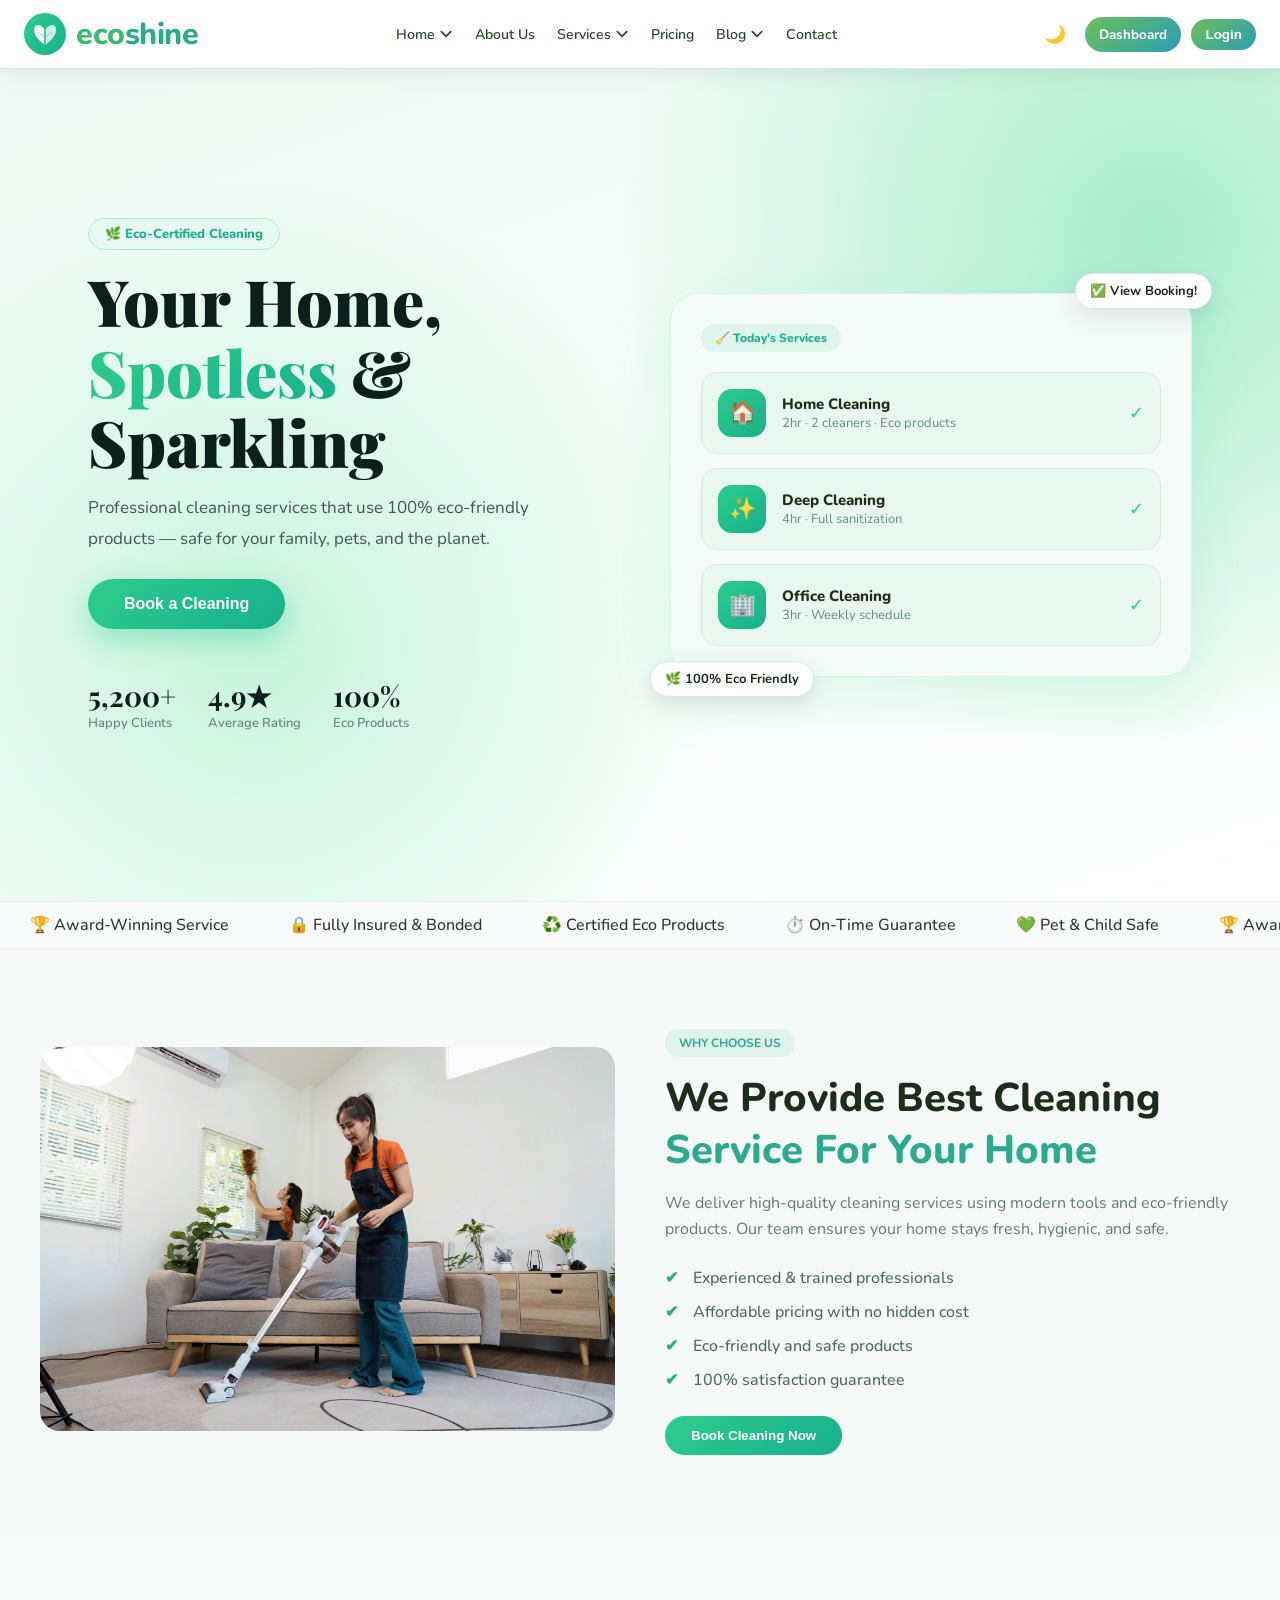
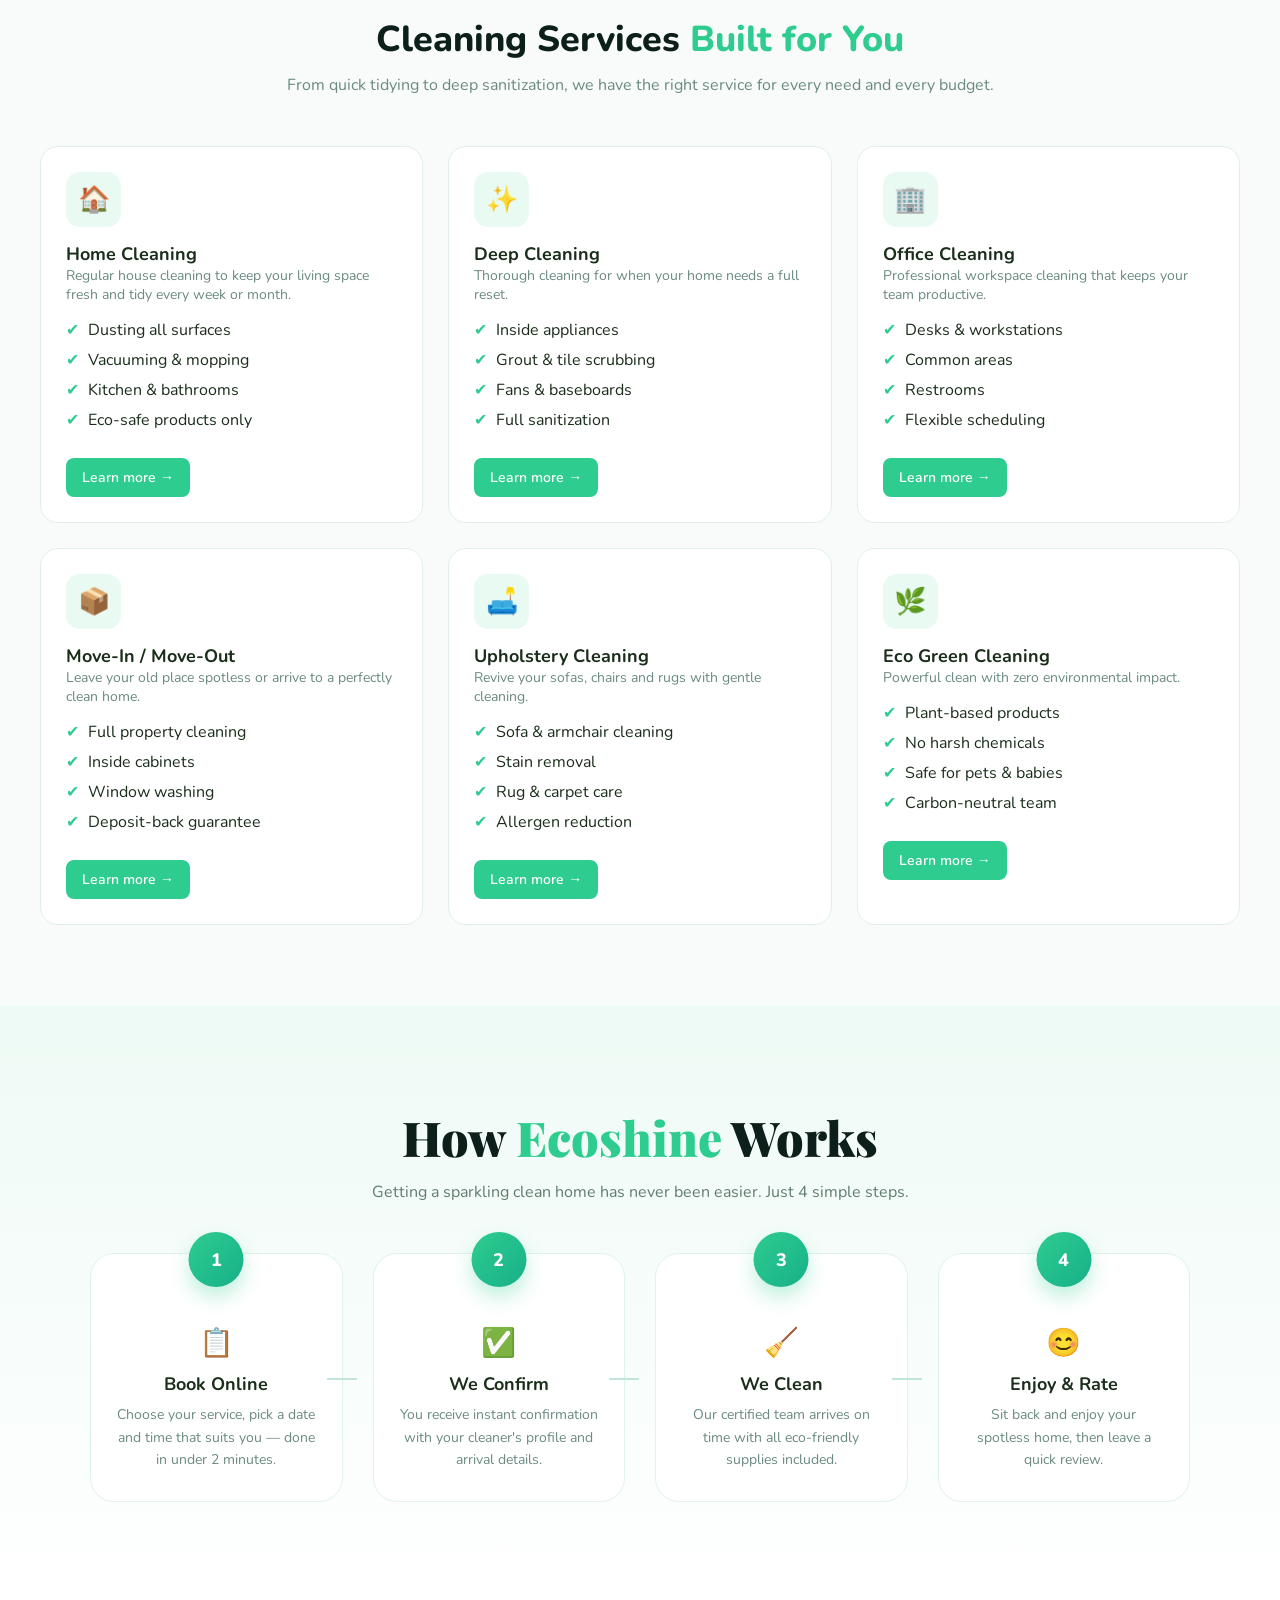
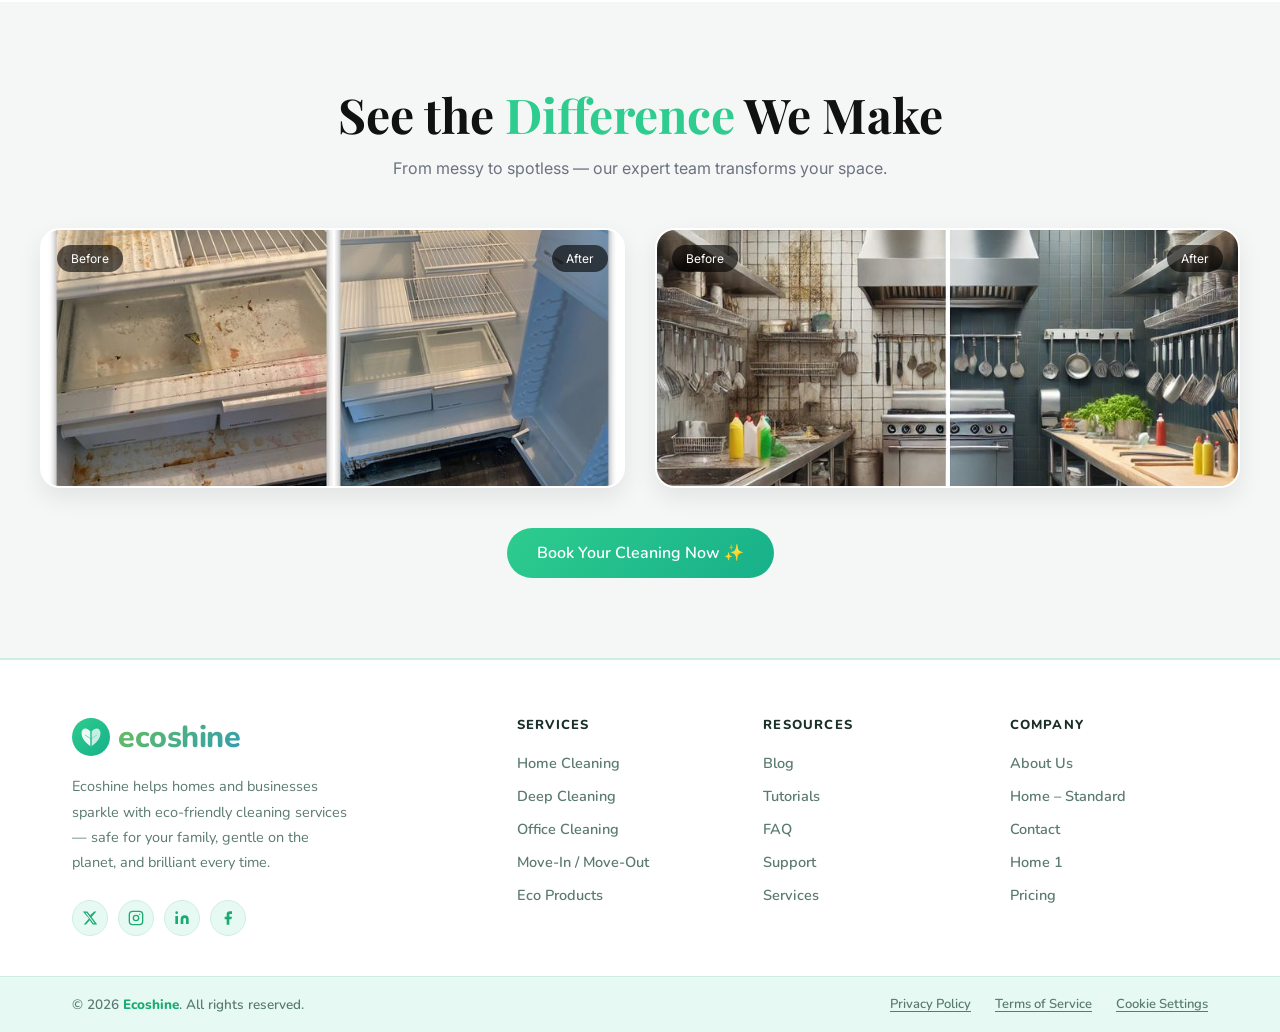
==== home-1/index.html @ ed551636 "first commit" ====
<!DOCTYPE html>
<html lang="en">
<head>
  <meta charset="UTF-8">
  <meta name="viewport" content="width=device-width, initial-scale=1.0">
  <title>Ecoshine Services</title>

  <link rel="stylesheet" href="../home-1/index.css">
   <link rel="stylesheet" href="../css/nav.css">
     <link rel="stylesheet" href="../css/footer.css">

 
   
 <link href="https://fonts.googleapis.com/css2?family=Playfair+Display:wght@700;900&family=Nunito:wght@400;700;800&display=swap" rel="stylesheet">
<link href="https://fonts.googleapis.com/css2?family=Playfair+Display:wght@600;700;800&display=swap" rel="stylesheet">
<link href="https://fonts.googleapis.com/css2?family=DM+Serif+Display&display=swap" rel="stylesheet">
<link href="https://fonts.googleapis.com/css2?family=Playfair+Display:wght@600;700&family=Inter:wght@400;500&display=swap" rel="stylesheet">

</head>
<body>


<header class="navbar">
  <div class="nav-container">

 
    <a class="logo" href="../home-1/index.html">
       <svg class="logo-icon" viewBox="0 0 42 42" fill="none" xmlns="http://www.w3.org/2000/svg">
     
      <circle cx="21" cy="21" r="21" fill="url(#navGrad)"/>

      
      <path d="M21 32 C21 32 10 25 10 17 C10 11 16 10 21 17 Z"
            fill="white" opacity="0.95"/>

     
      <path d="M21 32 C21 32 32 25 32 17 C32 11 26 10 21 17 Z"
            fill="white" opacity="0.78"/>

     
      <line x1="21" y1="32" x2="21" y2="17"
            stroke="url(#navGrad)" stroke-width="1.6" stroke-linecap="round"/>

      
      <line x1="21" y1="24" x2="14.5" y2="19.5"
            stroke="url(#navGrad)" stroke-width="1" stroke-linecap="round" opacity="0.55"/>

    
      <line x1="21" y1="24" x2="27.5" y2="19.5"
            stroke="url(#navGrad)" stroke-width="1" stroke-linecap="round" opacity="0.4"/>

      <defs>
        <linearGradient id="navGrad" x1="0" y1="0" x2="42" y2="42" gradientUnits="userSpaceOnUse">
          <stop offset="0%" stop-color="#2ecc8e"/>
          <stop offset="100%" stop-color="#17b08a"/>
        </linearGradient>
      </defs>
    </svg>
      <span class="logo-text"><span class="eco">eco</span><span class="nest">shine</span></span>
    </a>

   
    <ul class="nav-links">

      <li class="nav-item">
  <a href="../home-1/index.html" class="nav-link">
    Home
    <span class="arrow">
      <svg viewBox="0 0 12 12" fill="none">
        <path d="M2 4l4 4 4-4" stroke="currentColor" stroke-width="1.5" stroke-linecap="round" stroke-linejoin="round"/>
      </svg>
    </span>
  </a>

  <ul class="dropdown">
    <li><a href="../home2/Home.html">Home – Standard</a></li>
  
  </ul>
</li>

      <li class="nav-item"><a class="nav-link" href="../about us/about.html">About Us</a></li>

      <li class="nav-item">
  <a href="../services/services.html" class="nav-link">
    Services
    <span class="arrow">
      <svg viewBox="0 0 12 12" fill="none">
        <path d="M2 4l4 4 4-4" stroke="currentColor" stroke-width="1.5" stroke-linecap="round" stroke-linejoin="round"/>
      </svg>
    </span>
  </a>

  <ul class="dropdown">
 <li><a href="../service-details/service-details.html?service=regular">🏠 Regular</a></li>
<li><a href="../service-details/service-details.html?service=deep">✨ Deep Clean</a></li>
<li><a href="../service-details/service-details.html?service=move">📦 Move In/Out</a></li>
<li><a href="../service-details/service-details.html?service=office">🏢 Office</a></li>
<li><a href="../service-details/service-details.html?service=kitchen">🍳 Kitchen</a></li>
<li><a href="../service-details/service-details.html?service=carpet">🛋 Carpet</a></li>
<li><a href="../service-details/service-details.html?service=post">🔨 Post-Construction</a></li>
<li><a href="../service-details/service-details.html?service=air">🌬 Air Quality</a></li>
  </ul>
</li>

      <li class="nav-item"><a class="nav-link" href="../Pricing/Pricing.html">Pricing</a></li>

      <li class="nav-item">
  <a href="../Blog/Blog.html" class="nav-link">
    Blog
    <span class="arrow">
      <svg viewBox="0 0 12 12" fill="none">
        <path d="M2 4l4 4 4-4" stroke="currentColor" stroke-width="1.5" stroke-linecap="round" stroke-linejoin="round"/>
      </svg>
    </span>
  </a>

  <ul class="dropdown">
  <li><a href="../Blog-details/Blog-details.html?blog=eco">🏠 Eco Swaps</a></li>
<li><a href="../Blog-details/Blog-details.html?blog=diy">🍋 DIY Cleaners</a></li>
<li><a href="../Blog-details/Blog-details.html?blog=zero">♻️ Zero Waste</a></li>
<li><a href="../Blog-details/Blog-details.html?blog=pet">🐾 Pet Safe</a></li>
<li><a href="../Blog-details/Blog-details.html?blog=bcorp">🌱 B Corp</a></li>
<li><a href="../Blog-details/Blog-details.html?blog=water">💧 Water Wise</a></li>
<li><a href="../Blog-details/Blog-details.html?blog=air">🌸 Air Fresheners</a></li>
  </ul>
</li>
      <li class="nav-item"><a class="nav-link" href="../Contact/Contact.html">Contact</a></li>

    </ul>

    
    <div class="nav-actions">
      <button class="theme-toggle" id="themeToggle" aria-label="Toggle theme" title="Toggle dark/light mode">🌙</button>
      <a class="btn-dashboard" href="../dashboard/dashboard.html">Dashboard</a>
      <a href="../book-now/book-now.html">
  <button class="btn-booknow">Login</button>
</a>
      <button class="hamburger" id="hamburger" aria-label="Open menu">
        <span></span><span></span><span></span>
      </button>
    </div>

  </div>

 
 <div class="mobile-menu" id="mobileMenu">

<div class="mobile-group-label">
  <a href="../home-1/index.html">Home</a>
  <span onclick="toggleDropdown('homeMenu')">▾</span>
</div>

  <div id="homeMenu" style="display:none;">
    <a class="mobile-sub-link" href="../home2/Home.html">Home – Standard</a>
    </div>

  <div class="mobile-divider"></div>

  <a class="mobile-link" href="../about us/about.html">About Us</a>

 
<div class="mobile-group-label">
  <a href="../services/services.html">Services</a>
  <span onclick="toggleDropdown('servicesMenu')">▾</span>
</div>

  <div id="servicesMenu" style="display:none;">
    <a class="mobile-sub-link" href="../service-details/service-details.html?service=regular">Regular Cleaning</a>
    <a class="mobile-sub-link" href="../service-details/service-details.html?service=deep">Deep Cleaning</a>
    <a class="mobile-sub-link" href="../service-details/service-details.html?service=move">Move In/Out</a>
    <a class="mobile-sub-link" href="../service-details/service-details.html?service=office">Office Cleaning</a>
    <a class="mobile-sub-link" href="../service-details/service-details.html?service=bathroom">Bathroom Cleaning</a>
    <a class="mobile-sub-link" href="../service-details/service-details.html?service=kitchen">Kitchen Cleaning</a>
    <a class="mobile-sub-link" href="../service-details/service-details.html?service=carpet">Carpet Cleaning</a>
    <a class="mobile-sub-link" href="../service-details/service-details.html?service=post">Post Construction</a>
    <a class="mobile-sub-link" href="../service-details/service-details.html?service=air">Air Quality</a>
  </div>

  <div class="mobile-divider"></div>

  <a class="mobile-link" href="../Pricing/Pricing.html">Pricing</a>


<div class="mobile-group-label">
  <a href="../blog/blog.html">Blog</a>
  <span onclick="toggleDropdown('blogMenu')">▾</span>
</div>

  <div id="blogMenu" style="display:none;">
    <a class="mobile-sub-link" href="../Blog-details/Blog-details.html?blog=eco">Eco Swaps</a>
    <a class="mobile-sub-link" href="../Blog-details/Blog-details.html?blog=toxins">Hidden Toxins</a>
    <a class="mobile-sub-link" href="../Blog-details/Blog-details.html?blog=diy">DIY Cleaners</a>
    <a class="mobile-sub-link" href="../Blog-details/Blog-details.html?blog=zero">Zero Waste</a>
    <a class="mobile-sub-link" href="../Blog-details/Blog-details.html?blog=pet">Pet Safe</a>
    <a class="mobile-sub-link" href="../Blog-details/Blog-details.html?blog=bcorp">B Corp</a>
    <a class="mobile-sub-link" href="../Blog-details/Blog-details.html?blog=water">Water Wise</a>
    <a class="mobile-sub-link" href="../Blog-details/Blog-details.html?blog=air">Air Fresheners</a>
  </div>
  
  <div class="mobile-divider"></div>

  <a class="mobile-link" href="../Contact/Contact.html">Contact</a>

  <div class="mobile-actions">
    <a href="../book-now/book-now.html">
      <button class="btn-booknow">Login</button>
    </a>
    <a class="btn-dashboard" href="../dashboard/dashboard.html">Dashboard</a>
  </div>

</div>
</header>


   
<div class="hero-wrap">
  <section class="hero">
    <div class="hero-blob hero-blob-1"></div>
    <div class="hero-blob hero-blob-2"></div>

    <div class="hero-inner">
      <div class="hero-content">
        <div class="hero-badge">🌿 Eco-Certified Cleaning</div>
        <h1>Your Home, <span>Spotless</span> &amp; Sparkling</h1>
        <p>Professional cleaning services that use 100% eco-friendly products — safe for your family, pets, and the planet.</p>
        <div class="hero-ctas">
         <a href="../book-now/book-now.html">
  <button class="cta-primary">Book a Cleaning</button>
</a>
        </div>
        <div class="hero-stats">
          <div class="stat"><div class="stat-num">5,200+</div><div class="stat-label">Happy Clients</div></div>
          <div class="stat"><div class="stat-num">4.9★</div><div class="stat-label">Average Rating</div></div>
          <div class="stat"><div class="stat-num">100%</div><div class="stat-label">Eco Products</div></div>
        </div>
      </div>

      <div class="hero-visual">
        <div class="float-badge float-badge-1">✅ View Booking!</div>
        <div class="hero-card-main">
          <div class="card-tag">🧹 Today's Services</div>
          <div class="service-preview">
            <div class="service-row">
              <div class="s-icon">🏠</div>
              <div class="s-info"><div class="s-name">Home Cleaning</div><div class="s-desc">2hr · 2 cleaners · Eco products</div></div>
              <div class="s-check">✓</div>
            </div>
            <div class="service-row">
              <div class="s-icon">✨</div>
              <div class="s-info"><div class="s-name">Deep Cleaning</div><div class="s-desc">4hr · Full sanitization</div></div>
              <div class="s-check">✓</div>
            </div>
            <div class="service-row">
              <div class="s-icon">🏢</div>
              <div class="s-info"><div class="s-name">Office Cleaning</div><div class="s-desc">3hr · Weekly schedule</div></div>
              <div class="s-check">✓</div>
            </div>
          </div>
        </div>
        <div class="float-badge float-badge-2">🌿 100% Eco Friendly</div>
      </div>
    </div>
  </section>
</div>



<div class="trust-strip">
  <div class="trust-track">

    <div class="trust-item">🏆 Award-Winning Service</div>
    <div class="trust-item">🔒 Fully Insured & Bonded</div>
    <div class="trust-item">♻️ Certified Eco Products</div>
    <div class="trust-item">⏱️ On-Time Guarantee</div>
    <div class="trust-item">💚 Pet & Child Safe</div>

    
    <div class="trust-item">🏆 Award-Winning Service</div>
    <div class="trust-item">🔒 Fully Insured & Bonded</div>
    <div class="trust-item">♻️ Certified Eco Products</div>
    <div class="trust-item">⏱️ On-Time Guarantee</div>
    <div class="trust-item">💚 Pet & Child Safe</div>

  </div>
</div>





<section class="why-section">
  <div class="why-container">

    
    <div class="why-image reveal-left">
      <img src="../images/your-image.jpg" alt="Cleaning Service">
    </div>

    
    <div class="why-content reveal-right">
      <div class="why-tag">WHY CHOOSE US</div>

      <h2 class="why-title">
        We Provide Best Cleaning <br>
        <span>Service For Your Home</span>
      </h2>

      <p class="why-desc">
        We deliver high-quality cleaning services using modern tools and eco-friendly products.
        Our team ensures your home stays fresh, hygienic, and safe.
      </p>

      <ul class="why-list">
        <li>Experienced & trained professionals</li>
        <li>Affordable pricing with no hidden cost</li>
        <li>Eco-friendly and safe products</li>
        <li>100% satisfaction guarantee</li>
      </ul>

      <a href="../book-now/book-now.html">
  <button class="why-btn">Book Cleaning Now</button>
</a>
    </div>

  </div>
</section>


<section class="services" id="services">

  <div class="container">

    <div class="header">
      <h2>Cleaning Services <span>Built for You</span></h2>
      <p>From quick tidying to deep sanitization, we have the right service for every need and every budget.</p>
     
    </div>

    <div class="grid">

     
      <div class="card">
        <div class="icon">🏠</div>
        <h3>Home Cleaning</h3>
        <p>Regular house cleaning to keep your living space fresh and tidy every week or month.</p>
        <ul>
          <li>Dusting all surfaces</li>
          <li>Vacuuming & mopping</li>
          <li>Kitchen & bathrooms</li>
          <li>Eco-safe products only</li>
        </ul>
        <a href="../service-details/service-details.html?service=regular">Learn more →</a>
      </div>

      <div class="card">
        <div class="icon">✨</div>
        <h3>Deep Cleaning</h3>
        <p>Thorough cleaning for when your home needs a full reset.</p>
        <ul>
          <li>Inside appliances</li>
          <li>Grout & tile scrubbing</li>
          <li>Fans & baseboards</li>
          <li>Full sanitization</li>
        </ul>
        <a href="../service-details/service-details.html?service=deep">Learn more →</a>
      </div>

      <div class="card">
        <div class="icon">🏢</div>
        <h3>Office Cleaning</h3>
        <p>Professional workspace cleaning that keeps your team productive.</p>
        <ul>
          <li>Desks & workstations</li>
          <li>Common areas</li>
          <li>Restrooms</li>
          <li>Flexible scheduling</li>
        </ul>
         <a href="../service-details/service-details.html?service=office">Learn more →</a>
      </div>

      <div class="card">
        <div class="icon">📦</div>
        <h3>Move-In / Move-Out</h3>
        <p>Leave your old place spotless or arrive to a perfectly clean home.</p>
        <ul>
          <li>Full property cleaning</li>
          <li>Inside cabinets</li>
          <li>Window washing</li>
          <li>Deposit-back guarantee</li>
        </ul>
        <a href="../service-details/service-details.html?service=move">Learn more →</a>
      </div>

      <div class="card">
        <div class="icon">🛋️</div>
        <h3>Upholstery Cleaning</h3>
        <p>Revive your sofas, chairs and rugs with gentle cleaning.</p>
        <ul>
          <li>Sofa & armchair cleaning</li>
          <li>Stain removal</li>
          <li>Rug & carpet care</li>
          <li>Allergen reduction</li>
        </ul>
        <a href="../service-details/service-details.html?service=post">Learn more →</a>
      </div>

      <div class="card">
        <div class="icon">🌿</div>
        <h3>Eco Green Cleaning</h3>
        <p>Powerful clean with zero environmental impact.</p>
        <ul>
          <li>Plant-based products</li>
          <li>No harsh chemicals</li>
          <li>Safe for pets & babies</li>
          <li>Carbon-neutral team</li>
        </ul>
       <a href="../service-details/service-details.html?service=air">Learn more →</a>
      </div>

    </div>

  </div>
</section>






<div class="how-section">
  <div class="how-inner reveal">
    
    <h2 class="section-title">How <span>Ecoshine</span> Works</h2>
    <p class="section-sub">Getting a sparkling clean home has never been easier. Just 4 simple steps.</p>
    <div class="steps">
      <div class="step">
        <div class="step-num">1</div>
        <div class="step-icon">📋</div>
        <h3>Book Online</h3>
        <p>Choose your service, pick a date and time that suits you — done in under 2 minutes.</p>
        <div class="step-connector"></div>
      </div>
      <div class="step">
        <div class="step-num">2</div>
        <div class="step-icon">✅</div>
        <h3>We Confirm</h3>
        <p>You receive instant confirmation with your cleaner's profile and arrival details.</p>
        <div class="step-connector"></div>
      </div>
      <div class="step">
        <div class="step-num">3</div>
        <div class="step-icon">🧹</div>
        <h3>We Clean</h3>
        <p>Our certified team arrives on time with all eco-friendly supplies included.</p>
        <div class="step-connector"></div>
      </div>
      <div class="step">
        <div class="step-num">4</div>
        <div class="step-icon">😊</div>
        <h3>Enjoy & Rate</h3>
        <p>Sit back and enjoy your spotless home, then leave a quick review.</p>
      </div>
    </div>
  </div>
</div>




<section class="ba-section">

  <div class="ba-container">

    <h2 class="ba-title">
      See the <span>Difference</span> We Make
    </h2>

    <p class="ba-sub">
      From messy to spotless — our expert team transforms your space.
    </p>

   <div class="ba-grid">

  
  <div class="ba-card">
    <img src="../images/before1.jpg" class="ba-img">

    <span class="ba-label before-label">Before</span>
    <span class="ba-label after-label">After</span>
  </div>


  <div class="ba-card">
    <img src="../images/before2.jpg" class="ba-img">

    <span class="ba-label before-label">Before</span>
    <span class="ba-label after-label">After</span>
  </div>

</div>

    <a href="../book-now/book-now.html" class="ba-btn">Book Your Cleaning Now ✨</a>

  </div>

</section>




<footer>
  <div class="footer-main">


    <div class="footer-brand">
      <a href="../home-1/index.html" class="logo">
        <div class="logo-icon">
          <svg width="40" height="40" viewBox="0 0 40 40" fill="none" xmlns="http://www.w3.org/2000/svg">
            <circle cx="20" cy="20" r="20" fill="url(#lg1)"/>
            <!-- Big leaf left -->
            <path d="M20 30 C20 30 10 24 10 16 C10 10 16 9 20 15 C20 15 20 15 20 30Z" fill="white" opacity="0.92"/>
            <!-- Big leaf right -->
            <path d="M20 30 C20 30 30 24 30 16 C30 10 24 9 20 15 C20 15 20 15 20 30Z" fill="white" opacity="0.75"/>
            <!-- Center stem -->
            <line x1="20" y1="30" x2="20" y2="15" stroke="url(#lg1)" stroke-width="1.5" stroke-linecap="round"/>
            <!-- Left vein -->
            <line x1="20" y1="22" x2="14" y2="18" stroke="url(#lg1)" stroke-width="1" stroke-linecap="round" opacity="0.6"/>
            <!-- Right vein -->
            <line x1="20" y1="22" x2="26" y2="18" stroke="url(#lg1)" stroke-width="1" stroke-linecap="round" opacity="0.4"/>
            <defs>
              <linearGradient id="lg1" x1="0" y1="0" x2="40" y2="40" gradientUnits="userSpaceOnUse">
                <stop offset="0%" stop-color="#2ecc8e"/>
                <stop offset="100%" stop-color="#17b08a"/>
              </linearGradient>
            </defs>
          </svg>
        </div>
        <span class="logo-text">ecoshine</span>
      </a>
      <p>Ecoshine helps homes and businesses sparkle with eco-friendly cleaning services — safe for your family, gentle on the planet, and brilliant every time.</p>
      <div class="social-links">
        <a href="#" title="X / Twitter">
          <svg width="16" height="16" viewBox="0 0 24 24" fill="currentColor">
            <path d="M18.244 2.25h3.308l-7.227 8.26 8.502 11.24H16.17l-4.714-6.231-5.401 6.231H2.744l7.73-8.835L1.254 2.25H8.08l4.253 5.622 5.911-5.622Zm-1.161 17.52h1.833L7.084 4.126H5.117Z"/>
          </svg>
        </a>
        <a href="#" title="Instagram">
          <svg width="16" height="16" viewBox="0 0 24 24" fill="none" stroke="currentColor" stroke-width="2" stroke-linecap="round" stroke-linejoin="round">
            <rect x="2" y="2" width="20" height="20" rx="5" ry="5"/>
            <circle cx="12" cy="12" r="4"/>
            <circle cx="17.5" cy="6.5" r="1" fill="currentColor" stroke="none"/>
          </svg>
        </a>
        <a href="#" title="LinkedIn">
          <svg width="16" height="16" viewBox="0 0 24 24" fill="currentColor">
            <path d="M16 8a6 6 0 0 1 6 6v7h-4v-7a2 2 0 0 0-2-2 2 2 0 0 0-2 2v7h-4v-7a6 6 0 0 1 6-6zM2 9h4v12H2z"/>
            <circle cx="4" cy="4" r="2"/>
          </svg>
        </a>
        <a href="#" title="Facebook">
          <svg width="16" height="16" viewBox="0 0 24 24" fill="currentColor">
            <path d="M18 2h-3a5 5 0 0 0-5 5v3H7v4h3v8h4v-8h3l1-4h-4V7a1 1 0 0 1 1-1h3z"/>
          </svg>
        </a>
      </div>
    </div>

  
     <div class="footer-col">
      <h4>Services</h4>
      <ul>
        <li><a href="../service-details/service-details.html?service=regular">Home Cleaning</a></li>
        <li><a href="../service-details/service-details.html?service=deep">Deep Cleaning</a></li>
        <li><a href="../service-details/service-details.html?service=office">Office Cleaning</a></li>
        <li><a href="../service-details/service-details.html?service=move">Move-In / Move-Out</a></li>
        <li><a href="../service-details/service-details.html?service=air">Eco Products</a></li>
      </ul>
    </div>

    
    <div class="footer-col">
  <h4>Resources</h4>
  <ul>
    <li><a href="../Blog/Blog.html">Blog</a></li>
    <li><a href="../book-now/book-now.html">Tutorials</a></li>
    <li><a href="../Contact/Contact.html#faq">FAQ</a></li>
    <li><a href="../book-now/book-now.html">Support</a></li>
    <li><a href="../services/services.html">Services</a></li> 
  </ul>
</div>

    
    <div class="footer-col">
      <h4>Company</h4>
      <ul>
        <li><a href="../about us/about.html">About Us</a></li>
        <li><a href="../home2/Home.html">Home – Standard</a></li>
        <li><a href="../Contact/Contact.html">Contact</a></li>
        <li><a href="../home-1/index.html">Home 1</a></li>
        <li><a href="../Pricing/Pricing.html">Pricing</a></li>
      </ul>
    </div>

  </div>


  <div class="footer-bottom">
    <div class="footer-bottom-inner">
      <p>© 2026 <span>Ecoshine</span>. All rights reserved.</p>
     
      <div class="footer-bottom-links">
        <a href="#">Privacy Policy</a>
        <a href="#">Terms of Service</a>
        <a href="#">Cookie Settings</a>
      </div>
    </div>
  </div>
</footer>
<script src="../home-1/index.js"></script>

<script src="../js/nav.js"></script>
<script src="../js/footer.js"></script>
</body>
</html>
---- home-1/index.css ----
body {
  font-family: 'Inter', sans-serif;
}


.hero {
  min-height: calc(100vh - 68px); 
  padding-top: 0;                 
  display: flex;
  align-items: center;
  position: relative;
  overflow: hidden;

  background: radial-gradient(circle at 20% 70%, #c8f5df 0%, transparent 40%),
              radial-gradient(circle at 90% 20%, #a8edcd 0%, transparent 40%),
              linear-gradient(160deg, #eefaf5 0%, #ffffff 100%);
}


.hero-inner {
 padding: 20px 48px 40px; 
   max-width: 1200px;
  margin: 0 auto;
  padding: 80px 48px;
  display: grid;
  grid-template-columns: 1fr 1fr;
  gap: 60px;
  align-items: center;
}
.hero-content {
  margin-top: -20px;
}

.hero-content,
.hero-visual {
  opacity: 0;
  transform: translateY(40px);
  transition: all 0.8s cubic-bezier(0.16, 1, 0.3, 1);
}

.hero-content.show,
.hero-visual.show {
  opacity: 1;
  transform: translateY(0);
}

.hero-badge {
  display: inline-flex;
  align-items: center;
  gap: 8px;
  background: #e6faf3;
  border: 1px solid #a8edcd;
  color: #17b08a;
  font-size: 13px;
  font-weight: 800;
  padding: 6px 16px;
  border-radius: 50px;
margin-bottom: 16px; }


.hero h1 {
  font-family: 'Playfair Display', serif;
  font-size: clamp(42px, 5vw, 68px);
  font-weight: 900;
  line-height: 1.1;
  color: #0d1f1a;
margin-bottom: 16px;
}


.hero h1 span {
   background: linear-gradient(135deg, #2ecc8e, #17b08a);
  background-clip: text;              
  -webkit-background-clip: text;     
  color: transparent;                 
  -webkit-text-fill-color: transparent;
}


.hero p {
  font-size: 17px;
  color: #3a5a52;
  line-height: 1.8;
  margin-bottom: 24px;
  max-width: 480px;
}


.hero-ctas {
  display: flex;
  gap: 16px;
  align-items: center;
}

.cta-primary {
  padding: 16px 36px;
  border-radius: 50px;
  border: none;
  background: linear-gradient(135deg, #2ecc8e, #17b08a);
  color: white;
  font-weight: 800;
  font-size: 16px;
  cursor: pointer;
  box-shadow: 0 10px 30px rgba(46,204,142,0.45);
  transition: all 0.3s ease;
}

.cta-primary:hover {
  transform: translateY(-3px) scale(1.02);
  box-shadow: 0 16px 40px rgba(46,204,142,0.5);
}

.cta-secondary {
  font-weight: 700;
  font-size: 15px;
  color: #3a5a52;
  cursor: pointer;
  background: none;
  border: none;
}

.cta-secondary:hover {
  color: #17b08a;
}


.hero-stats {
  display: flex;
  gap: 32px;
  margin-top: 48px;
}

.stat-num {
  font-family: 'Playfair Display', serif;
  font-size: 28px;
  font-weight: 700;
  color: #0d1f1a;
}

.stat-label {
  font-size: 13px;
  color: #6a8a82;
  font-weight: 600;
}


.hero-visual {
  position: relative;
}


.hero-card-main {
  background: #f4fbf8;
  border-radius: 28px;
  padding: 30px;
  box-shadow: 0 20px 60px rgba(46,204,142,0.15);
  border: 1px solid #d7f3e8;
}


.card-tag {
  display: inline-block;
  background: #dff5ec;
  color: #17b08a;
  font-size: 12px;
  font-weight: 800;
  padding: 6px 14px;
  border-radius: 50px;
  margin-bottom: 20px;
}


.service-preview {
  display: flex;
  flex-direction: column;
  gap: 14px;
}


.service-row {
  display: flex;
  align-items: center;
  gap: 16px;
  padding: 16px;
  border-radius: 16px;
  background: #e9f7f1;
  border: 1px solid #d0ede4;
  transition: all 0.25s ease;
}

.service-row:hover {
  transform: scale(1.02);
  background: #dff5ec;
}


.s-icon {
  width: 48px;
  height: 48px;
  border-radius: 14px;
  background: linear-gradient(135deg, #2ecc8e, #17b08a);
  display: flex;
  align-items: center;
  justify-content: center;
  font-size: 22px;
  color: white;
}


.s-name {
  font-weight: 800;
  font-size: 15px;
}

.s-desc {
  font-size: 13px;
  color: #6a8a82;
}


.s-check {
  margin-left: auto;
  color: #2ecc8e;
  font-size: 18px;
}


.float-badge {
  position: absolute;
  background: white;
  border-radius: 16px;
  padding: 12px 18px;
  box-shadow: 0 8px 24px rgba(0,0,0,0.1);
  border: 1px solid #d0ede4;
  font-weight: 700;
}

.float-badge-1 {
  top: -20px;
  right: -20px;
}

.float-badge-2 {
  bottom: -20px;
  left: -20px;
}


@media(max-width:900px) {
  .hero-inner {
    grid-template-columns: 1fr;
  }
}



.badge {
  opacity: 0;
  transition: transform 0.8s ease, opacity 0.8s ease;
}


.badge.booking {
  transform: translateY(-80px); 
}

.badge.booking.show {
  opacity: 1;
  transform: translateY(0);
}


.badge.eco {
  transform: translateY(80px);
}

.badge.eco.show {
  opacity: 1;
  transform: translateY(0);
}



.float-badge {
  padding: 8px 14px !important;
  font-size: 13px !important;
  border-radius: 30px;
}


.float-badge-1 {
  animation: badgeDownUp 4s ease-in-out infinite;
}


.float-badge-2 {
  animation: badgeUpDown 4.5s ease-in-out infinite;
  animation-delay: 0.5s;
}

@keyframes badgeDownUp {
  0%   { transform: translateY(-12px); }
  50%  { transform: translateY(12px); }
  100% { transform: translateY(-12px); }
}

@keyframes badgeUpDown {
  0%   { transform: translateY(12px); }
  50%  { transform: translateY(-12px); }
  100% { transform: translateY(12px); }
}




[data-theme="dark"] .hero {
  background: radial-gradient(circle at 20% 70%, #1f3a2f 0%, transparent 40%),
              radial-gradient(circle at 90% 20%, #17352a 0%, transparent 40%),
              linear-gradient(160deg, #0f1a14 0%, #0b1410 100%);
}

[data-theme="dark"] .hero h1 {
  color: #e8f5ee;
}

[data-theme="dark"] .hero p {
  color: #9fc5b3;
}

[data-theme="dark"] .hero-card-main {
  background: #16241c;
  border: 1px solid #2a3d2d;
  box-shadow: 0 20px 60px rgba(0,0,0,0.4);
}

[data-theme="dark"] .service-row {
  background: #1b2c22;
  border: 1px solid #2a3d2d;
}

[data-theme="dark"] .service-row:hover {
  background: #21352a;
}

[data-theme="dark"] .s-desc {
  color: #8fb3a3;
}

[data-theme="dark"] .stat-label {
  color: #7aa697;
}

[data-theme="dark"] .float-badge {
  background: #16241c;
  border: 1px solid #2a3d2d;
  color: #d7f3e8;
  box-shadow: 0 8px 24px rgba(0,0,0,0.4);
}

[data-theme="dark"] .hero-badge {
  background: #1b2c22;
  border: 1px solid #2a3d2d;
  color: #33ccaa;
}


[data-theme="dark"] .stat-num {
  color: #ffffff;
}

[data-theme="dark"] .stat-label {
  color: #a8cfc0; 
}





.trust-strip {
  width: 100%;
  overflow: hidden;
  background: #f9fafb;
  padding: 12px 0;
  border-top: 1px solid #eee;
  border-bottom: 1px solid #eee;
}

.trust-track {
  display: flex;
  width: max-content;
  animation: scroll-left 25s linear infinite;
}

.trust-item {
  flex: 0 0 auto;
  margin: 0 30px;
  font-size: 16px;
  font-weight: 500;
  color: #333;
  white-space: nowrap;
  display: flex;
  align-items: center;
  gap: 8px;
}


@keyframes scroll-left {
  0% {
    transform: translateX(0);
  }
  100% {
    transform: translateX(-50%);
  }
}


.trust-strip:hover .trust-track {
  animation-play-state: paused;
}


@media (max-width: 1024px) {
  .trust-item {
    font-size: 14px;
    margin: 0 20px;
  }

  .trust-track {
    animation-duration: 20s;
  }
}


@media (max-width: 600px) {
  .trust-item {
    font-size: 13px;
    margin: 0 15px;
  }

  .trust-track {
    animation-duration: 18s;
  }
}


body.dark-mode .trust-strip {
  background: #111;
  border-top: 1px solid #222;
  border-bottom: 1px solid #222;
}

body.dark-mode .trust-item {
  color: #eee;
}




.trust-strip {
  background: #f9fafb;
  border-top: 1px solid #eee;
  border-bottom: 1px solid #eee;
}

.trust-item {
  color: #333;
}

[data-theme="dark"] .trust-strip {
  background: #111c14;
  border-top: 1px solid #2a3d2d;
  border-bottom: 1px solid #2a3d2d;
}

[data-theme="dark"] .trust-item {
  color: #e8f5ee;
}





.why-section {
  padding: 80px 20px;
  background: #f5faf8;
}

.why-container {
  max-width: 1200px;
  margin: auto;
  display: grid;
  grid-template-columns: 1fr 1fr;
  gap: 50px;
  align-items: center;
}


.why-image img {
  width: 100%;
  border-radius: 20px;
  object-fit: cover;
}


.why-tag {
  display: inline-block;
  background: #dff3ec;
  color: #2aab8e;
  padding: 6px 14px;
  border-radius: 100px;
  font-size: 0.75rem;
  font-weight: 700;
  margin-bottom: 15px;
}

.why-title {
  font-size: 2.5rem;
  font-weight: 800;
  line-height: 1.3;
  margin-bottom: 15px;
}

.why-title span {
  color: #2aab8e;
}

.why-desc {
  color: #5f7c70;
  margin-bottom: 25px;
  line-height: 1.6;
}


.why-list {
  list-style: none;
  padding: 0;
  margin-bottom: 25px;
}

.why-list li {
  margin-bottom: 12px;
  padding-left: 28px;
  position: relative;
  color: #4a6a5f;
  font-weight: 500;
}


.why-list li::before {
  content: "✔";
  position: absolute;
  left: 0;
  color: #2aab8e;
  font-weight: bold;
}


.why-btn {
  background: linear-gradient(135deg, #2ecc8e, #17b08a);
  color: #fff;
  border: none;
  padding: 12px 26px;
  border-radius: 100px;
  font-weight: 700;
  cursor: pointer;
  transition: 0.3s ease;
}

.why-btn:hover {
  transform: translateY(-2px);
  box-shadow: 0 8px 20px rgba(0,0,0,0.15);
}


@media (max-width: 1024px) {
  .why-container {
    grid-template-columns: 1fr;
    gap: 40px;
  }

  .why-title {
    font-size: 2rem;
  }
}

@media (max-width: 600px) {
  .why-section {
    padding: 60px 15px;
  }

  .why-title {
    font-size: 1.7rem;
  }
}


[data-theme="dark"] .why-section {
  background: #111c14;
}

[data-theme="dark"] .why-desc {
  color: #7ab890;
}

[data-theme="dark"] .why-list li {
  color: #9ccbb0;
}

[data-theme="dark"] .why-image img {
  filter: brightness(0.9);
}





.services {
  padding: 80px 20px;
  background: #f8fbfa;
}

.services .container {
  max-width: 1200px;
  margin: auto;
}


.services .header {
  text-align: center;
  margin-bottom: 50px;
}

.services .header h2 {
  font-size: 36px;
  font-weight: 800;
  color: #0d1f1a;
}

.services .header span {
  color: #2ecc8e;
}

.services .header p {
  color: #6a8a82;
  margin-top: 10px;
}


.services .grid {
  display: grid;
  grid-template-columns: repeat(3, 1fr);
  gap: 25px;
}


.services .card {
  background: #ffffff;
  border: 1px solid #e2efe9;
  border-radius: 18px;
  padding: 25px;
  transition: all 0.35s ease;
  position: relative;
  overflow: hidden;
}


.services .icon {
  width: 55px;
  height: 55px;
  border-radius: 14px;
  background: rgba(46,204,142,0.1);
  display: flex;
  align-items: center;
  justify-content: center;
  font-size: 26px;
  color: #2ecc8e;
  margin-bottom: 15px;
}


.services .card h3 {
  font-size: 18px;
  font-weight: 700;
}

.services .card p {
  font-size: 14px;
  color: #6a8a82;
}


.services .card ul {
  list-style: none;
  padding: 0;
  margin: 15px 0;
}

.services .card ul li {
  margin-bottom: 8px;
  padding-left: 22px;
  position: relative;
}

.services .card ul li::before {
  content: "✔";
  position: absolute;
  left: 0;
  color: #2ecc8e;
}


.services .card a {
  color: #2ecc8e;
  text-decoration: none;
  font-weight: 600;
}


.services .card:hover {
  transform: translateY(-10px) scale(1.02);
  border-color: #2ecc8e;
  box-shadow: 0 15px 40px rgba(46,204,142,0.2);
}


.services .card::after {
  content: "";
  position: absolute;
  inset: 0;
  border-radius: 18px;
  border: 2px solid transparent;
  transition: 0.3s;
}

.services .card:hover::after {
  border-color: #2ecc8e;
}



.services .card {
  opacity: 0;
  transform: translateY(40px);
}

.services .card.show {
  opacity: 1;
  transform: translateY(0);
  transition: 0.6s ease;
}



@media (max-width: 992px) {
  .services .grid {
    grid-template-columns: repeat(2, 1fr);
  }
}

@media (max-width: 600px) {
  .services .grid {
    grid-template-columns: 1fr;
  }

  .services .header h2 {
    font-size: 26px;
  }
}


[data-theme="dark"] .services {
  background: #111c14;
}

[data-theme="dark"] .services .card {
  background: #16241c;
  border: 1px solid #2a3d2d;
}

[data-theme="dark"] .services .card p {
  color: #8fb3a3;
}

[data-theme="dark"] .services .header h2 {
  color: #e8f5ee;
}


body.dark .services,
body.dark-mode .services {
  background: #111c14;
}

body.dark .services .card,
body.dark-mode .services .card {
  background: #16241c;
  border: 1px solid #2a3d2d;
}

body.dark .services .card p,
body.dark-mode .services .card p {
  color: #8fb3a3;
}

body.dark .services .header h2,
body.dark-mode .services .header h2 {
  color: #e8f5ee;
}





.how-section {
  padding: 100px 20px;
  background: linear-gradient(180deg, #eefaf5 0%, #ffffff 100%);
}

.how-inner {
  text-align: center;
  max-width: 1100px;
  margin: 0 auto;
}


.section-tag {
   display: inline-block;
  background: #e6faf3;
  color: #17b08a;
  padding: 6px 16px;
  border-radius: 50px;
  font-size: 13px;
  font-weight: 700;
  margin-bottom: 14px;
}

.section-title {
  font-family: 'Playfair Display', serif;
  font-size: 48px;
  font-weight: 900;
  margin-bottom: 12px;
  color: #0d1f1a;
}

.section-title span {
  color: #2ecc8e;
}

.section-sub {
 font-size: 16px;
  color: #5f7c70;
  max-width: 600px;
  margin: 0 auto 50px auto; 
}


.steps {
  display: grid;
  grid-template-columns: repeat(4, 1fr);
  gap: 30px;
  position: relative;
}


.step {
  background: #ffffff;
  border: 1px solid #dff3ec;
  border-radius: 24px;
  padding: 50px 25px 30px;
  text-align: center;
  position: relative;
  transition: all 0.35s ease;
}


.step-num {
  position: absolute;
  top: -22px;
  left: 50%;
  transform: translateX(-50%);
  width: 55px;
  height: 55px;
  background: linear-gradient(135deg, #2ecc8e, #17b08a);
  color: #fff;
  font-weight: 800;
  font-size: 18px;
  border-radius: 50%;
  display: flex;
  align-items: center;
  justify-content: center;
  box-shadow: 0 10px 20px rgba(46,204,142,0.3);
}


.step-icon {
  font-size: 28px;
  margin: 20px 0 10px;
}


.step h3 {
  font-size: 18px;
  font-weight: 700;
  margin-bottom: 8px;
}

.step p {
  font-size: 14px;
  color: #6a8a82;
  line-height: 1.6;
}


.step::after {
  content: "";
  position: absolute;
  top: 50%;
  right: -15px;
  width: 30px;
  height: 2px;
  background: #bfe6d8;
}

.step:last-child::after {
  display: none;
}


.step:hover {
  transform: translateY(-12px);
  border-color: #2ecc8e;
  box-shadow: 0 20px 50px rgba(46,204,142,0.2);
}


.step {
  opacity: 0;
  transform: translateY(40px);
}

.step.show {
  opacity: 1;
  transform: translateY(0);
  transition: 0.6s ease;
}



@media (max-width: 992px) {
  .steps {
    grid-template-columns: repeat(2, 1fr);
  }

  .step::after {
    display: none;
  }
}

@media (max-width: 600px) {
  .steps {
    grid-template-columns: 1fr;
  }

  .section-title {
    font-size: 30px;
  }
}



[data-theme="dark"] .how-section {
  background: linear-gradient(180deg, #0f1a14, #0b1410);
}

[data-theme="dark"] .step {
  background: #16241c;
  border: 1px solid #2a3d2d;
}

[data-theme="dark"] .step p {
  color: #8fb3a3;
}

[data-theme="dark"] .section-title {
 color: #e8f5ee;
}
[data-theme="dark"] .section-sub {
  color: #9fc5b3;
}

[data-theme="dark"] .section-tag {
  background: #1b2c22;
  color: #33ccaa;
}
[data-theme="dark"] .step::after {
  background: #2a3d2d;
}


body.dark .how-section,
body.dark-mode .how-section {
  background: linear-gradient(180deg, #0f1a14, #0b1410);
}

body.dark .step,
body.dark-mode .step {
  background: #16241c;
  border: 1px solid #2a3d2d;
}

body.dark .step p,
body.dark-mode .step p {
  color: #8fb3a3;
}

body.dark .section-title,
body.dark-mode .section-title {
  color: #e8f5ee;
}








.ba-section {
  padding: 80px 20px;
  background: #f5f7f6;
  text-align: center;
}

.ba-container {
  max-width: 1200px;
  margin: auto;
}


.ba-title {
font-family: 'Playfair Display', serif;
  font-size: 48px;
  font-weight: 700;
  color: #111;
  text-align: center;
}

.ba-title span {
    color: #2ecc8e;
}

.ba-sub {
 font-family: 'Inter', sans-serif;
  margin-top: 12px;
  color: #6b7280;
  font-size: 16px;
}


.ba-grid {
  display: grid;
  grid-template-columns: repeat(2, 1fr);
  gap: 30px;
  margin-top: 50px;
}


.ba-card {
   position: relative;
  border-radius: 20px;
  overflow: hidden;
  height: 260px;
  box-shadow: 0 10px 30px rgba(0,0,0,0.08);
  transition: 0.3s ease;
}

.ba-card:hover {
  transform: translateY(-8px);
}


.ba-img {
  width: 100%;
  height: 100%;
  object-fit: cover;
}

.before-img {
  clip-path: inset(0 50% 0 0);
}


.ba-card::after {
 content: "";
  position: absolute;
  width: 2px;
  height: 100%;
  background: rgba(255,255,255,0.8);
  left: 50%;
  top: 0;
}


.ba-label {
 position: absolute;
  top: 15px;
  padding: 6px 14px;
  font-size: 12px;
  border-radius: 20px;
  background: rgba(0,0,0,0.6);
  color: #fff;
  font-family: 'Inter', sans-serif;
}

.before-label {
  left: 15px;
}

.after-label {
  right: 15px;
}


.ba-btn {
  display: inline-block;
  margin-top: 40px;
  padding: 14px 30px;
  background: linear-gradient(135deg, #2ecc8e, #17b08a);
  color: #fff;
  border-radius: 30px;
  font-weight: 600;
  text-decoration: none;
  transition: 0.3s;
}

.ba-btn:hover {
  transform: scale(1.05);
  box-shadow: 0 10px 25px rgba(46,204,142,0.4);
}


@media (max-width: 768px) {
  .ba-grid {
    grid-template-columns: 1fr;
  }

  .ba-title {
    font-size: 30px;
  }
}


[data-theme="dark"] .ba-section {
  background: #111;
}

[data-theme="dark"] .ba-title {
  color: #fff;
}

[data-theme="dark"] .ba-sub {
  color: #aaa;
}

[data-theme="dark"] .ba-card {
  box-shadow: 0 10px 30px rgba(0,0,0,0.6);
}

[data-theme="dark"] .ba-label {
  background: rgba(255,255,255,0.2);
}

.ba-card {
  position: relative;
  border-radius: 20px;
  overflow: hidden;
  height: 260px;

  background: #fff;

border: 2px solid transparent;
box-shadow: 0 10px 25px rgba(0,0,0,0.08);
  transition: all 0.35s ease;
}

.ba-card:hover {
  transform: translateY(-6px);
border: 2px solid #2ecc8e;
box-shadow:
    0 20px 40px rgba(0,0,0,0.15),
    0 0 20px rgba(46, 204, 142, 0.5),
    0 0 50px rgba(46, 204, 142, 0.25);
}



.card a {
  display: inline-block;
  margin-top: 12px;
  padding: 10px 16px;
  background: #2ecc8e;
  color: #ffffff;
  text-decoration: none;
  border-radius: 8px;
  font-size: 14px;
  font-weight: 600;
  transition: all 0.3s ease;
  position: relative;
  z-index: 10; 
}


.card a:hover {
  background: #22c55e;
  transform: translateY(-2px);
}


.card a:active {
  transform: scale(0.96);
}



.card a {
  display: inline-block;
  padding: 10px 16px;
  background: #2ecc8e; 
  color: #ffffff !important; 
  font-weight: 600;
  border-radius: 8px;
  text-decoration: none;
}


.card a:hover {
  background: #22c55e;
  color: #ffffff;
}












[data-theme="dark"] .hero .cta-primary,
[data-theme="dark"] .why-section .why-btn,
[data-theme="dark"] .ba-section .ba-btn,
[data-theme="dark"] .services .card a {
  background: linear-gradient(135deg, #1f7a5a, #145c47);
  color: #e8f5ee;
  box-shadow: 0 8px 25px rgba(0,0,0,0.4);
}


[data-theme="dark"] .hero .cta-primary:hover,
[data-theme="dark"] .why-section .why-btn:hover,
[data-theme="dark"] .ba-section .ba-btn:hover,
[data-theme="dark"] .services .card a:hover {
  background: linear-gradient(135deg, #249c74, #1a7a5f);
}
---- css/nav.css ----
*, *::before, *::after { box-sizing: border-box; margin: 0; padding: 0; }

    :root {
      --bg: #ffffff;
      --bg-dropdown: #ffffff;
      --text: #1a2e1a;
      --text-muted: #4a6a4a;
      --text-nav: #2d4a2d;
      --accent: #2aab8e;
      --accent-dark: #1f8a72;
      --green-logo: #3dba6e;
      --border: #e0ede8;
      --shadow: 0 4px 24px rgba(0,0,0,0.08);
      --hover-bg: #f0faf6;
      --btn-outline-border: #2aab8e;
      --btn-outline-text: #2aab8e;
      --btn-solid-bg: #2aab8e;
      --btn-solid-text: #fff;
      --mobile-menu-bg: #ffffff;
      --transition: 0.2s ease;
    }

    [data-theme="dark"] {
      --bg: #111c14;
      --bg-dropdown: #1a2a1d;
      --text: #e8f5ee;
      --text-muted: #7ab890;
      --text-nav: #c5e0cc;
      --accent: #2aab8e;
      --accent-dark: #33ccaa;
      --border: #2a3d2d;
      --shadow: 0 4px 24px rgba(0,0,0,0.4);
      --hover-bg: #1f2f22;
      --btn-outline-border: #2aab8e;
      --btn-outline-text: #2aab8e;
      --btn-solid-bg: #2aab8e;
      --btn-solid-text: #fff;
      --mobile-menu-bg: #1a2a1d;
    }

    body {
      font-family: 'Nunito', sans-serif;
      background: var(--bg);
      color: var(--text);
      min-height: 100vh;
      transition: background var(--transition), color var(--transition);
    }

  
    .navbar {
      position: sticky;
      top: 0; left: 0; right: 0;
      z-index: 1000;
      background: var(--bg);
      border-bottom: 1px solid var(--border);
      box-shadow: var(--shadow);
      transition: background var(--transition), border-color var(--transition);
    }

    .nav-container {
      max-width: 1400px;
      margin: 0 auto;
      padding: 0 2rem;
      height: 68px;
      display: flex;
      align-items: center;
      justify-content: space-between;
      gap: 1.5rem;
    }

   
    .logo {
      display: flex;
      align-items: center;
      gap: 10px;
      text-decoration: none;
    }

    .logo-icon {
      width: 42px;
      height: 42px;
    }
    .logo-text {
     font-size: 1.9rem;  
  font-weight: 800;
  letter-spacing: -0.5px;
    }
    .logo-text .eco { color: var(--green-logo); }
    .logo-text .nest { color: var(--accent); }

  
    .nav-links {
      display: flex;
      align-items: center;
      gap: 0.2rem;
      list-style: none;
      flex: 1;
      justify-content: center;
    }

    .nav-item { position: relative; }

    .nav-link {
      display: flex; align-items: center; gap: 4px;
      padding: 8px 14px;
      border-radius: 8px;
      font-size: 0.93rem;
      font-weight: 600;
      color: var(--text-nav);
      text-decoration: none;
      white-space: nowrap;
      background: none; border: none; cursor: pointer;
      font-family: 'Nunito', sans-serif;
      transition: background var(--transition), color var(--transition);
    }
    .nav-link:hover, .nav-item:hover > .nav-link {
      background: var(--hover-bg);
      color: var(--accent);
    }
    .nav-link .arrow {
      width: 14px; height: 14px;
      display: inline-flex; align-items: center; justify-content: center;
      transition: transform 0.2s;
    }
    .nav-item:hover > .nav-link .arrow { transform: rotate(180deg); }

  
    .dropdown {
      position: absolute;
      top: calc(100% + 8px);
      left: 0;
      min-width: 200px;
      background: var(--bg-dropdown);
      border: 1px solid var(--border);
      border-radius: 14px;
      box-shadow: var(--shadow);
      padding: 8px;
      opacity: 0;
      visibility: hidden;
      transform: translateY(-8px);
      transition: opacity 0.2s, transform 0.2s, visibility 0.2s;
      list-style: none;
    }
    .nav-item:hover .dropdown,
    .nav-item:focus-within .dropdown {
      opacity: 1;
      visibility: visible;
      transform: translateY(0);
    }
    .dropdown a {
      display: block;
      padding: 9px 14px;
      border-radius: 8px;
      font-size: 0.88rem;
      font-weight: 600;
      color: var(--text-nav);
      text-decoration: none;
      transition: background var(--transition), color var(--transition);
    }
    .dropdown a:hover { background: var(--hover-bg); color: var(--accent); }

   
    .nav-actions {
      display: flex; align-items: center; gap: 10px; flex-shrink: 0;
    }

  
.theme-toggle {
  width: 40px;
  height: 40px;
  border-radius: 50%;

  border: none;
  background: transparent;   
  display: flex;
  align-items: center;
  justify-content: center;

  cursor: pointer;
  font-size: 1.1rem;
  color: var(--text-nav);   

  box-shadow: none;         

  transition: all 0.25s ease;
}


.theme-toggle:hover {
  background: var(--hover-bg);   
  transform: scale(1.05);
}


.theme-toggle:active {
  transform: scale(0.95);
}

.btn-dashboard {
  padding: 8px 18px;
  border-radius: 100px;

  border: none;
  background: linear-gradient(135deg, #6bbf59, #2b9eb3);
  color: #fff;

  font-size: 0.88rem;
  font-weight: 700;

  text-decoration: none;  
  display: inline-block;   

  transition: all 0.25s ease;
}


.btn-dashboard:hover {
  background: transparent;
  color: #2b9eb3;
  border: 2px solid #2b9eb3;
  text-decoration: none;   
}

.btn-booknow {
  padding: 9px 22px;
  border-radius: 100px;

  border: none;
  background: linear-gradient(135deg, #6bbf59, #2b9eb3);
  color: #fff;

  font-size: 0.88rem;
  font-weight: 700;

  text-decoration: none;
  display: inline-block;

  transition: all 0.25s ease;
}


.btn-booknow:hover {
  background: transparent;
  color: #2b9eb3;
  border: 2px solid #2b9eb3;
  transform: translateY(-1px);
}

 
    .hamburger {
      display: none;
      flex-direction: column;
      gap: 5px;
      background: none;
      border: none;
      cursor: pointer;
      padding: 6px;
      border-radius: 8px;
      transition: background var(--transition);
    }
    .hamburger:hover { background: var(--hover-bg); }
    .hamburger span {
      display: block;
      width: 24px; height: 2px;
      background: var(--text-nav);
      border-radius: 2px;
      transition: all 0.3s;
    }
    .hamburger.open span:nth-child(1) { transform: translateY(7px) rotate(45deg); }
    .hamburger.open span:nth-child(2) { opacity: 0; }
    .hamburger.open span:nth-child(3) { transform: translateY(-7px) rotate(-45deg); }

  
 .mobile-menu {
  display: none;
  flex-direction: column;

  background: linear-gradient(135deg, #f5fbf8, #ffffff); 

  border-top: 1px solid var(--border);
  padding: 1rem 1.5rem 1.5rem;
  gap: 0.3rem;

  border-radius: 0 0 16px 16px;
  box-shadow: 0 10px 30px rgba(0,0,0,0.08);
}
	
	[data-theme="dark"] .mobile-menu {
  background: linear-gradient(135deg, #1a2a1d, #111c14);
}
	
    .mobile-menu.open { display: flex; }

    .mobile-link {
      display: block;
      padding: 10px 12px;
      border-radius: 8px;
      font-size: 0.95rem;
      font-weight: 600;
      color: var(--text-nav);
      text-decoration: none;
      transition: all 0.2s ease;
    }
    .mobile-link:hover { background: var(--hover-bg); color: var(--accent); }

    .mobile-group-label {
      font-size: 0.78rem;
      font-weight: 700;
      text-transform: uppercase;
      letter-spacing: 0.07em;
      color: var(--text-muted);
      padding: 6px 12px 2px;
      margin-top: 6px;
    }
    .mobile-sub-link {
      display: block;
      padding: 8px 20px;
      border-radius: 8px;
      font-size: 0.88rem;
      font-weight: 600;
      color: var(--text-muted);
      text-decoration: none;
       transition: all 0.2s ease;
    }
    .mobile-sub-link:hover { background: var(--hover-bg); color: var(--accent); }

    .mobile-divider {
      height: 1px;
      background: var(--border);
      margin: 0.6rem 0;
    }
    .mobile-actions {
     display: flex;
  gap: 10px;
  margin-top: 1rem;
  flex-wrap: wrap;
background: rgba(0,0,0,0.03); /* slight contrast */  padding: 12px;
  border-radius: 12px;
    }
.mobile-actions .btn-dashboard {
  width: 100%;
  text-align: center;
  display: block;

  background: linear-gradient(135deg, #6bbf59, #2b9eb3);
  color: #fff;

  border: none;
  padding: 10px;
  border-radius: 100px;

  font-weight: 700;
  text-decoration: none;

  transition: all 0.25s ease;
}

.mobile-actions .btn-dashboard:hover {
  background: transparent;
  color: #2b9eb3;
  border: 2px solid #2b9eb3;
}
    
    .page-content {
      max-width: 1400px;
      margin: 0 auto;
      padding: 4rem 2rem;
      text-align: center;
    }
    .page-content h1 {
      font-size: clamp(2rem, 5vw, 3.2rem);
      font-weight: 800;
      color: var(--text);
      margin-bottom: 1rem;
    }
    .page-content h1 span { color: var(--accent); }
    .page-content p {
      font-size: 1.05rem;
      color: var(--text-muted);
      max-width: 500px;
      margin: 0 auto;
    }
    .breakpoint-badge {
      display: inline-block;
      margin-top: 2rem;
      background: var(--hover-bg);
      border: 1px solid var(--border);
      color: var(--accent);
      font-size: 0.85rem;
      font-weight: 700;
      padding: 6px 18px;
      border-radius: 100px;
    }




   
    @media (min-width: 1280px) {
      .nav-container { padding: 0 3rem; }
      .nav-link { padding: 8px 16px; font-size: 0.95rem; }
    }

    /* Desktop: 1024px – 1280px — standard */
    @media (max-width: 1280px) and (min-width: 1024px) {
      .nav-container { padding: 0 1.5rem; gap: 1rem; }
      .nav-links { gap: 0; }
      .nav-link { padding: 8px 11px; font-size: 0.88rem; }
      .btn-dashboard, .btn-booknow { padding: 8px 14px; font-size: 0.84rem; }
    }

 
    @media (max-width: 1024px) {
  .nav-links { display: none; }

  .btn-dashboard {
    display: none;
  }

  .btn-booknow {
    display: inline-block; 
    padding: 6px 10px;
    font-size: 0.75rem;
  }

  .hamburger { display: flex; }
}


    @media (max-width: 640px) {
      .nav-container { padding: 0 1rem; height: 60px; }
      .logo-text { font-size: 1.3rem; }
      .theme-toggle { width: 34px; height: 34px; font-size: 1rem; }
    }








@media (min-width: 1024px) {

  .dropdown {
    border: 2px solid #2b9eb3;  
    border-radius: 16px;
    padding: 10px 0;
    box-shadow: 0 10px 25px rgba(0,0,0,0.08);
  }

 
  .dropdown a:hover {
    background: none;
  }

 
  .dropdown a {
    position: relative;
  }

  .dropdown a::after {
    content: "";
    position: absolute;
    left: 18px;
    bottom: 6px;
    width: 0%;
    height: 2px;
    background: #2b9eb3;
    transition: width 0.3s ease;
  }

  .dropdown a:hover::after {
    width: 60%;
  }

  .dropdown a:hover {
    color: #2b9eb3;
  }


  .nav-link:hover,
  .nav-item:hover > .nav-link {
    background: none !important;
  }

  .nav-link {
    position: relative;
  }

  .nav-link::after {
    content: "";
    position: absolute;
    left: 10px;
    bottom: 5px;
    width: 0%;
    height: 2px;
    background: #2b9eb3;
    transition: width 0.3s ease;
  }

  .nav-link:hover::after {
    width: 65%;
  }

  .nav-link:hover {
    color: #2b9eb3;
  }
}



.mobile-menu > * {
  position: relative;
}


.mobile-divider {
  height: 1px;
  background: var(--border);
  margin: 10px 0;
}


.mobile-menu > *::after {
  display: none;
}


.mobile-group-label {
  font-size: 0.8rem;
  font-weight: 700;
  color: var(--accent);
  margin-top: 6px;
}


.mobile-sub-link {
  padding-left: 18px;
}

.mobile-sub-link {
  display: none;
}


.mobile-group-label.active ~ .mobile-sub-link {
    display: block;
}

.mobile-group-label {
  display: flex;
  align-items: center;
  justify-content: space-between;
  cursor: pointer;
}

.mobile-group-label::after {
  content: "▼";
  font-size: 0.7rem;
  color: var(--text-muted);
  transition: transform 0.3s ease;
}


.mobile-group-label.active::after {
  transform: rotate(180deg);
}

.mobile-link {
  color: var(--accent);  
  font-weight: 700;       
}

.mobile-group-label,
.mobile-link {
  border-bottom: 1px solid var(--border);
  padding-bottom: 10px;
  margin-bottom: 10px;
}



@media (max-width: 1024px) {


  .mobile-actions .btn-booknow {
    width: 100%;
    text-align: center;
    display: block;

    padding: 12px;
    border-radius: 100px;

    background: linear-gradient(135deg, #6bbf59, #2b9eb3);
    color: #fff;
    border: none;

    font-weight: 700;
    margin-bottom: 10px;

    transition: all 0.25s ease;
  }

  
  .mobile-actions .btn-booknow:hover {
    background: transparent;
    color: #2b9eb3;
    border: 2px solid #2b9eb3;
  }
}

@media (max-width: 1024px) {
  .nav-actions .btn-booknow {
    display: none !important;
  }
}



@media (max-width: 1024px) {


  .mobile-group-label,
  .mobile-link {
    border-bottom: none !important;
    margin-bottom: 0 !important;
    padding-bottom: 12px !important;
  }


  .mobile-link,
  .mobile-group-label {
    display: flex;
    justify-content: space-between;
    align-items: center;

    padding: 14px 12px !important;
    border-radius: 10px;

    background: transparent !important;
    color: var(--text-nav) !important;
  }


  .mobile-link:hover,
  .mobile-group-label:hover {
    background: var(--hover-bg) !important;
    color: var(--accent) !important;
  }


  .mobile-group-label::after {
    content: "▾" !important;
    font-size: 0.8rem;
    margin-left: auto;
    transition: transform 0.3s ease;
  }


  .mobile-group-label.active::after {
    transform: rotate(180deg);
  }

 
  .mobile-sub-link {
    display: none;
    padding: 10px 16px !important;
    margin: 0 !important;
    font-size: 0.9rem;
    background: transparent !important;
  }

  
  .mobile-group-label.active + .mobile-sub-link,
  .mobile-group-label.active ~ .mobile-sub-link {
    display: block;
  }


  .mobile-divider {
    display: none !important;
  }

 
  .mobile-menu {
    gap: 6px !important;
  }
}




@media (max-width: 1024px) {

 
  .mobile-menu a {
    display: block;
    text-decoration: none;
  }


  .mobile-group-label {
    display: flex !important;
    justify-content: space-between;
    align-items: center;
    width: 100%;
  }

 
  .mobile-menu a .mobile-group-label {
    padding: 14px 12px !important;
  }


  .mobile-group-label::after {
    content: "▾" !important;
    margin-left: auto;
  }


  .mobile-divider {
    display: none !important;
  }


  .mobile-menu {
    gap: 6px !important;
  }
}


.mobile-group-label::after {
  display: none !important;
  content: none !important;
}



.mobile-actions {
  display: flex;
  flex-direction: column;
  gap: 12px;
}


.mobile-actions .btn-booknow {
  display: block !important;
  width: 100%;
  text-align: center;
  padding: 12px !important;
  border-radius: 100px;
}


.mobile-actions .btn-dashboard {
  display: block !important;
  width: 100%;
  text-align: center;
  padding: 12px !important;
  border-radius: 100px;
}


@media (max-width: 1024px) {

  .mobile-menu {
    max-height: calc(100vh - 70px); 
    overflow-y: auto;             
    -webkit-overflow-scrolling: touch;
  }

}



[data-theme="dark"] .navbar .btn-dashboard {
  background: linear-gradient(135deg, #33ccaa, #1f8a72);
  color: #ffffff;
  border: none;
}


[data-theme="dark"] .navbar .btn-dashboard:hover {
  background: transparent;
  color: #33ccaa;
  border: 2px solid #33ccaa;
}



[data-theme="dark"] .navbar .btn-booknow {
  background: linear-gradient(135deg, #33ccaa, #1f8a72);
  color: #ffffff;
  border: none;
}


[data-theme="dark"] .navbar .btn-booknow:hover {
  background: transparent;
  color: #33ccaa;
  border: 2px solid #33ccaa;
}




.mobile-group-label a {
  color: var(--text-nav);  
  text-decoration: none;
}


.mobile-group-label a:visited {
  color: var(--text-nav);
}


.mobile-group-label a:hover {
  color: var(--accent);
}
---- css/footer.css ----
*, *::before, *::after { box-sizing: border-box; margin: 0; padding: 0; }

:root {
  --green: #2ecc8e;
  --green-dark: #1aab72;
  --green-light: #e6faf3;
  --teal: #1abc9c;
  --text-dark: #1a2e2a;
  --text-muted: #5a7a72;
  --border: #d0ede4;
  --white: #ffffff;
}

body {
  font-family: 'Nunito', sans-serif;
  background: #f4faf8;
}

/* ── FOOTER ── */
footer {
  background: var(--white);
  border-top: 2px solid var(--border);
  position: relative;
  z-index: 2;
}

.footer-main {
  max-width: 1200px;
  margin: 0 auto;
  padding: 56px 32px 40px;
  display: grid;
  grid-template-columns: 2fr 1fr 1fr 1fr;
  gap: 48px;
}

/* Brand column */
.footer-brand .logo {
  display: flex;
  align-items: center;
  gap: 8px;
  margin-bottom: 16px;
  text-decoration: none;
}

.footer-brand .logo-icon {
  width: 38px;
  height: 38px;
  display: flex;
  align-items: center;
  justify-content: center;
}

.footer-brand .logo-text {
  font-size: 1.9rem;
  font-weight: 800;
  letter-spacing: -0.5px;
  background: linear-gradient(135deg, #6bbf59, #2b9eb3);
  -webkit-background-clip: text;
  background-clip: text;
  -webkit-text-fill-color: transparent;
  display: inline-block;
}

.footer-brand p {
  font-size: 14.5px;
  color: var(--text-muted);
  line-height: 1.75;
  max-width: 280px;
  margin-bottom: 24px;
}

/* Social icons */
.social-links {
  display: flex;
  gap: 10px;
}

.social-links a {
  width: 36px;
  height: 36px;
  border-radius: 50%;
  background: var(--green-light);
  border: 1.5px solid var(--border);
  display: flex;
  align-items: center;
  justify-content: center;
  color: var(--green-dark);
  text-decoration: none;
  font-size: 15px;
  transition: all 0.2s ease;
}

.social-links a:hover {
  background: var(--green);
  color: white;
  border-color: var(--green);
  transform: translateY(-2px);
}

/* Nav columns */
.footer-col h4 {
  font-size: 13px;
  font-weight: 800;
  text-transform: uppercase;
  letter-spacing: 1.2px;
  color: var(--text-dark);
  margin-bottom: 18px;
}

.footer-col ul {
  list-style: none;
  display: flex;
  flex-direction: column;
  gap: 11px;
}

.footer-col ul li a {
  font-size: 14.5px;
  color: var(--text-muted);
  text-decoration: none;
  font-weight: 600;
  transition: color 0.2s;
  display: inline-block;
}

.footer-col ul li a:hover {
  color: var(--green-dark);
}

/* ── BOTTOM BAR ── */
.footer-bottom {
  border-top: 1px solid var(--border);
  background: var(--green-light);
}

.footer-bottom-inner {
  max-width: 1200px;
  margin: 0 auto;
  padding: 18px 32px;
  display: flex;
  align-items: center;
  justify-content: space-between;
  flex-wrap: wrap;
  gap: 12px;
}

.footer-bottom p {
  font-size: 13.5px;
  color: var(--text-muted);
  font-weight: 600;
}

.footer-bottom p span {
  color: var(--green-dark);
  font-weight: 800;
}

.footer-bottom-links {
  display: flex;
  gap: 24px;
}

.footer-bottom-links a {
  font-size: 13px;
  color: var(--text-muted);
  text-decoration: underline;
  text-underline-offset: 3px;
  font-weight: 600;
  transition: color 0.2s;
}

.footer-bottom-links a:hover {
  color: var(--green-dark);
}

/* Leaf badge */
.eco-badge {
  display: inline-flex;
  align-items: center;
  gap: 6px;
  background: linear-gradient(135deg, var(--green), var(--teal));
  color: white;
  font-size: 12px;
  font-weight: 700;
  padding: 6px 14px;
  border-radius: 20px;
  letter-spacing: 0.3px;
}

@media (max-width: 768px) {
  .footer-main {
    grid-template-columns: 1fr 1fr;
    gap: 32px;
  }
  .footer-brand { grid-column: 1 / -1; }
  .footer-bottom-inner { flex-direction: column; text-align: center; }
}

/* 🌙 DARK MODE */
[data-theme="dark"] footer {
  background: #111c14;
  border-top: 1px solid #2a3d2d;
}

[data-theme="dark"] .footer-main {
  color: #e8f5ee;
}

[data-theme="dark"] .footer-brand p {
  color: #7ab890;
}

[data-theme="dark"] .footer-col h4 {
  color: #c5e0cc;
}

[data-theme="dark"] .footer-col ul li a {
  color: #7ab890;
}

[data-theme="dark"] .footer-col ul li a:hover {
  color: #33ccaa;
}

[data-theme="dark"] .social-links a {
  background: #1a2a1d;
  border-color: #2a3d2d;
  color: #7ab890;
}

[data-theme="dark"] .social-links a:hover {
  background: #2aab8e;
  color: #fff;
}

[data-theme="dark"] .footer-bottom {
  background: #1a2a1d;
  border-top: 1px solid #2a3d2d;
}

[data-theme="dark"] .footer-bottom p {
  color: #7ab890;
}

[data-theme="dark"] .footer-bottom-links a {
  color: #7ab890;
}

[data-theme="dark"] .footer-bottom-links a:hover {
  color: #33ccaa;
}













/* ===== RESPONSIVE IMPROVEMENTS (ADD ONLY) ===== */

/* Tablet */
@media (max-width: 992px) {
  .footer-main {
    grid-template-columns: 1fr 1fr;
    gap: 40px;
    text-align: left;
  }

  .footer-brand {
    grid-column: 1 / -1;
    text-align: center;
  }

  .footer-brand p {
    margin: 0 auto 20px;
  }

  .social-links {
    justify-content: center;
  }
}

/* Mobile */
@media (max-width: 600px) {
  .footer-main {
    grid-template-columns: 1fr;
    gap: 28px;
    padding: 40px 20px;
    text-align: center;
  }

  .footer-col h4 {
    font-size: 12px;
    margin-bottom: 12px;
  }

  .footer-col ul {
    gap: 8px;
  }

  .footer-col ul li a {
    font-size: 14px;
  }

  .footer-brand p {
    font-size: 13.5px;
  }

  .social-links {
    justify-content: center;
  }

  /* Bottom bar fix */
  .footer-bottom-inner {
    flex-direction: column;
    text-align: center;
    gap: 10px;
  }

  .footer-bottom-links {
    justify-content: center;
    flex-wrap: wrap;
    gap: 12px;
  }
}
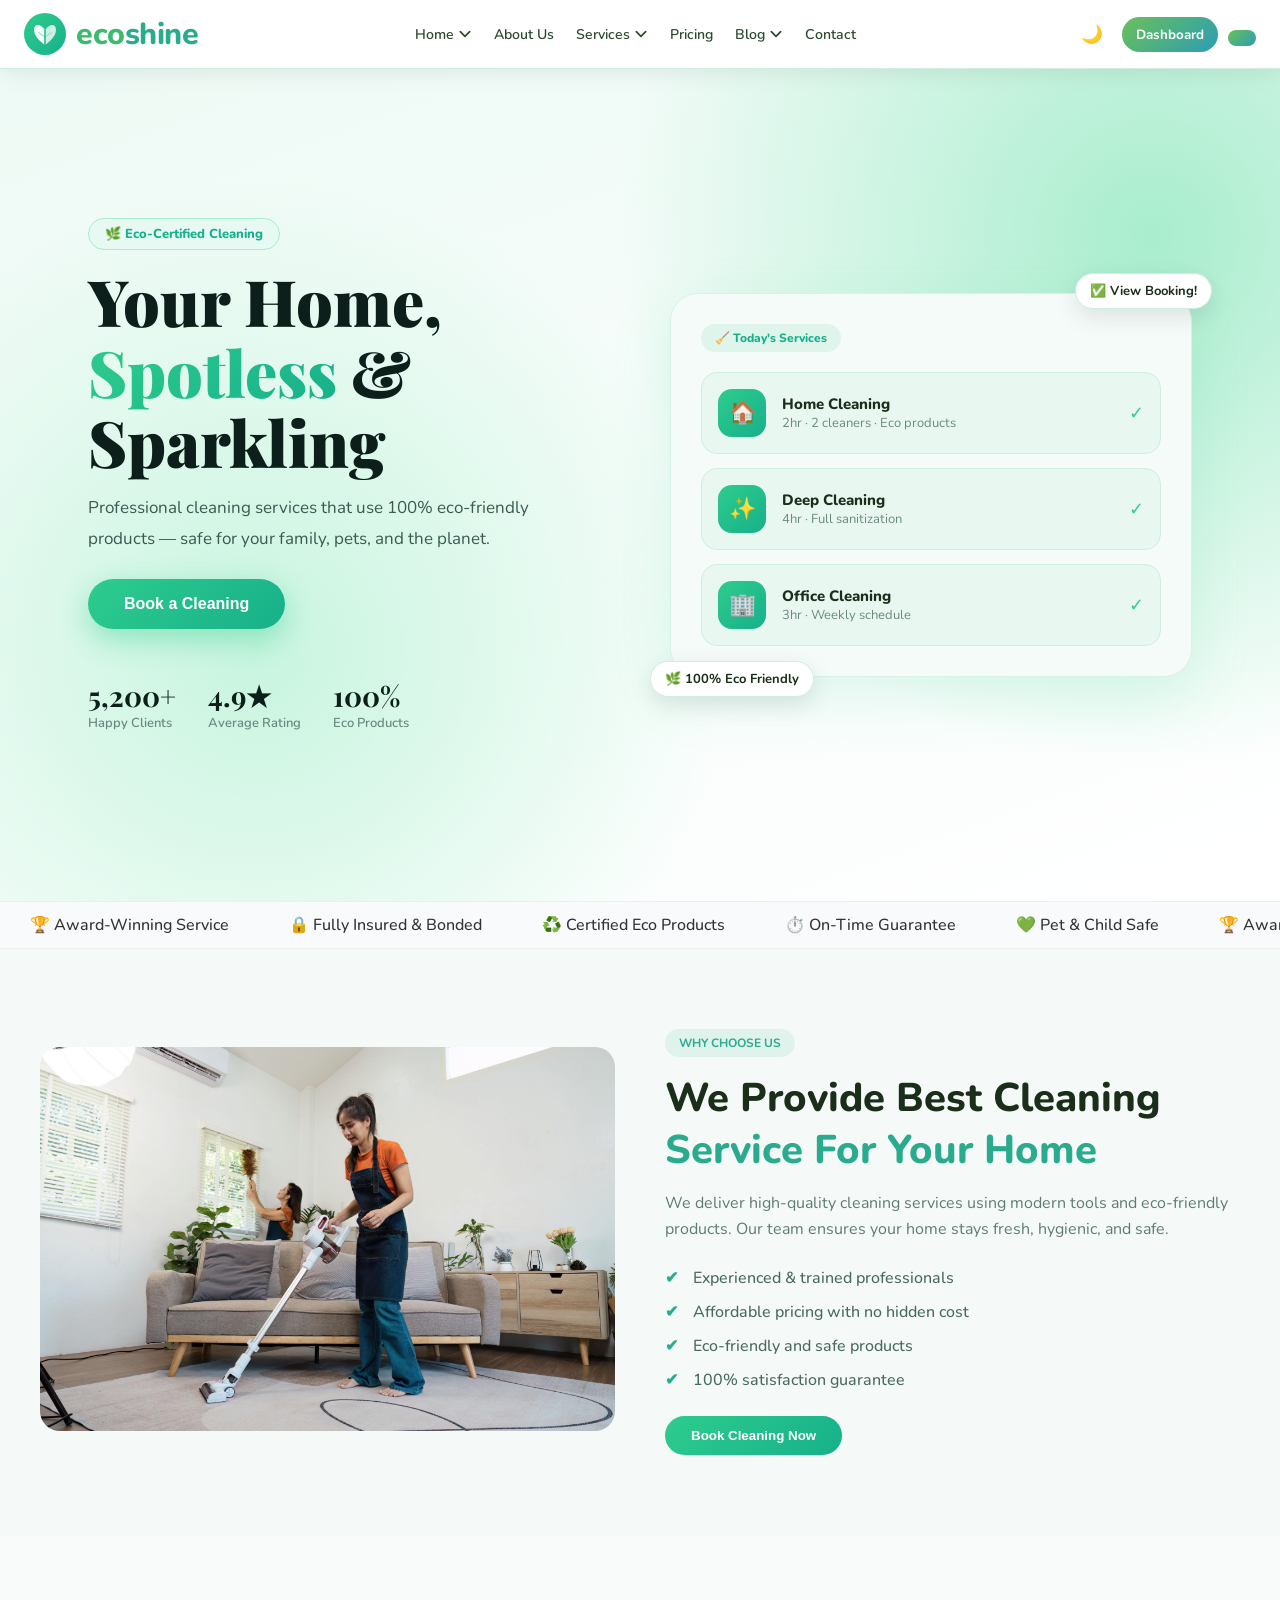
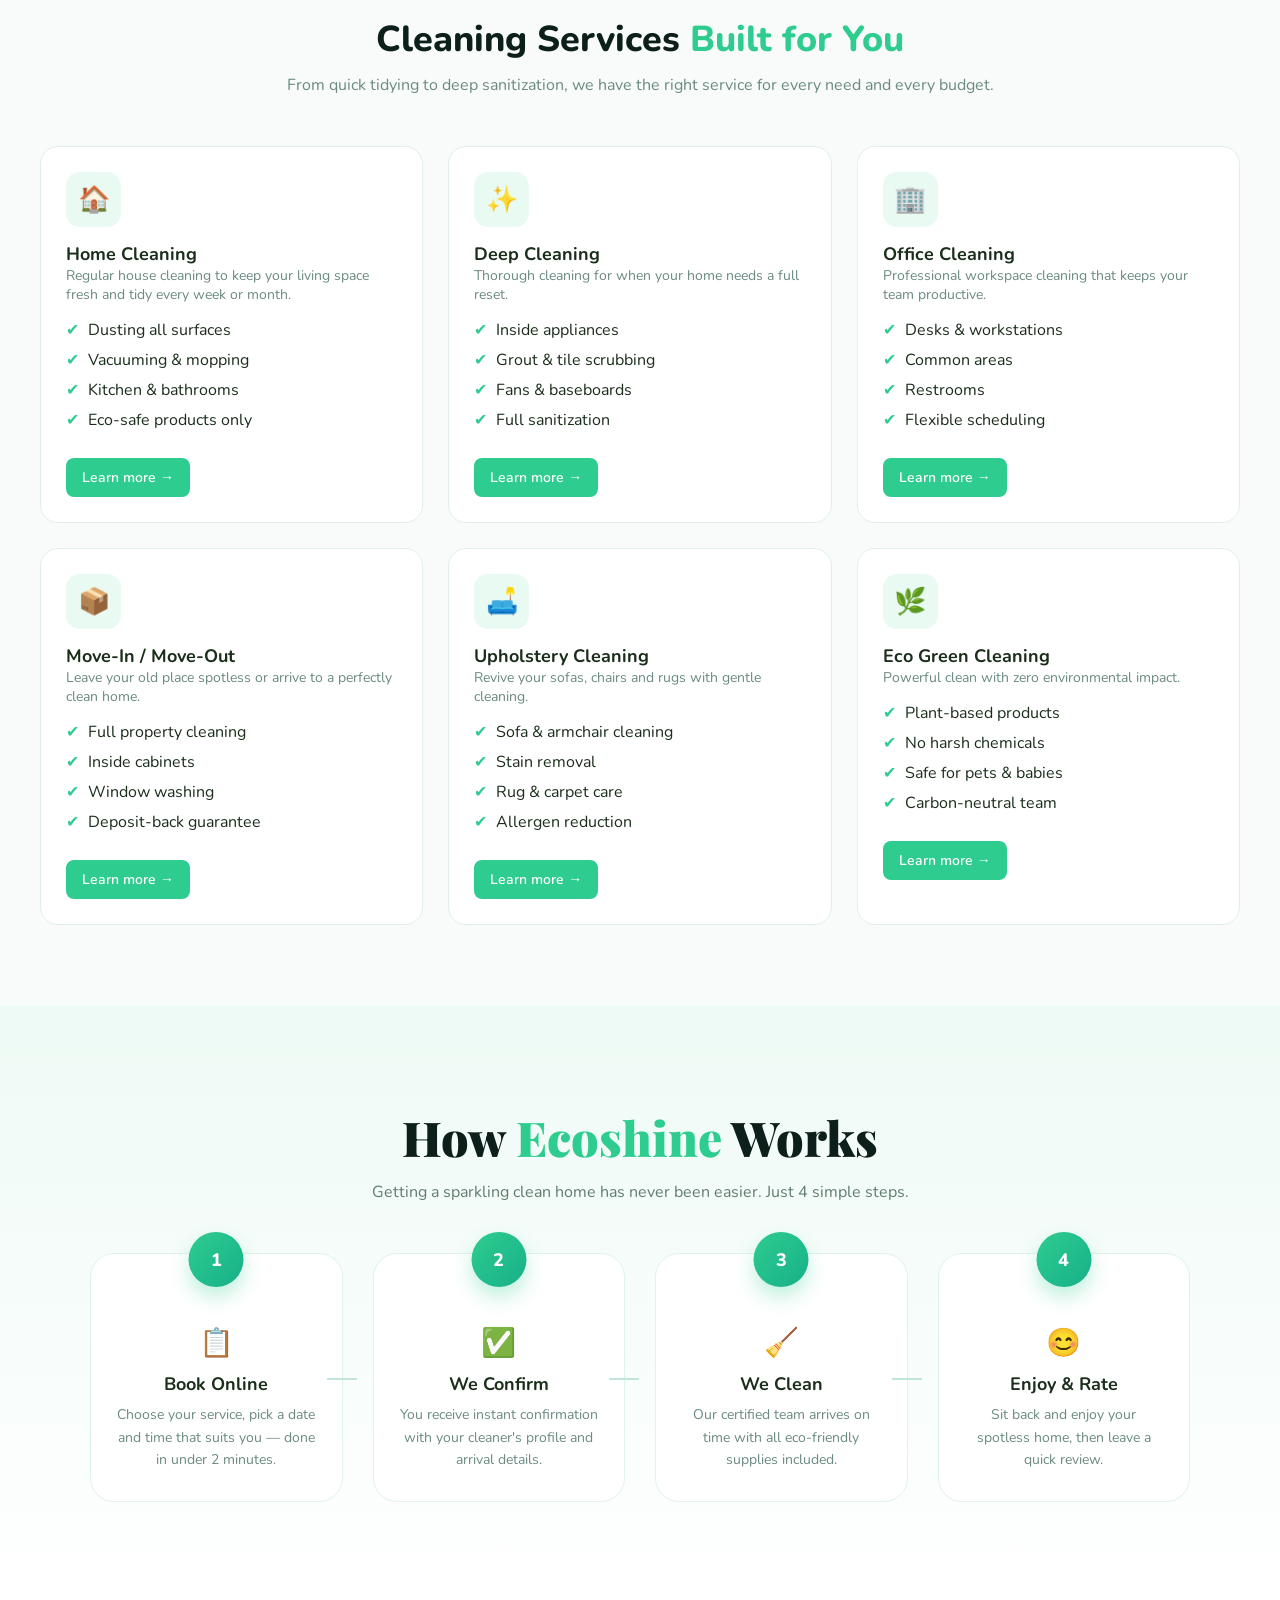
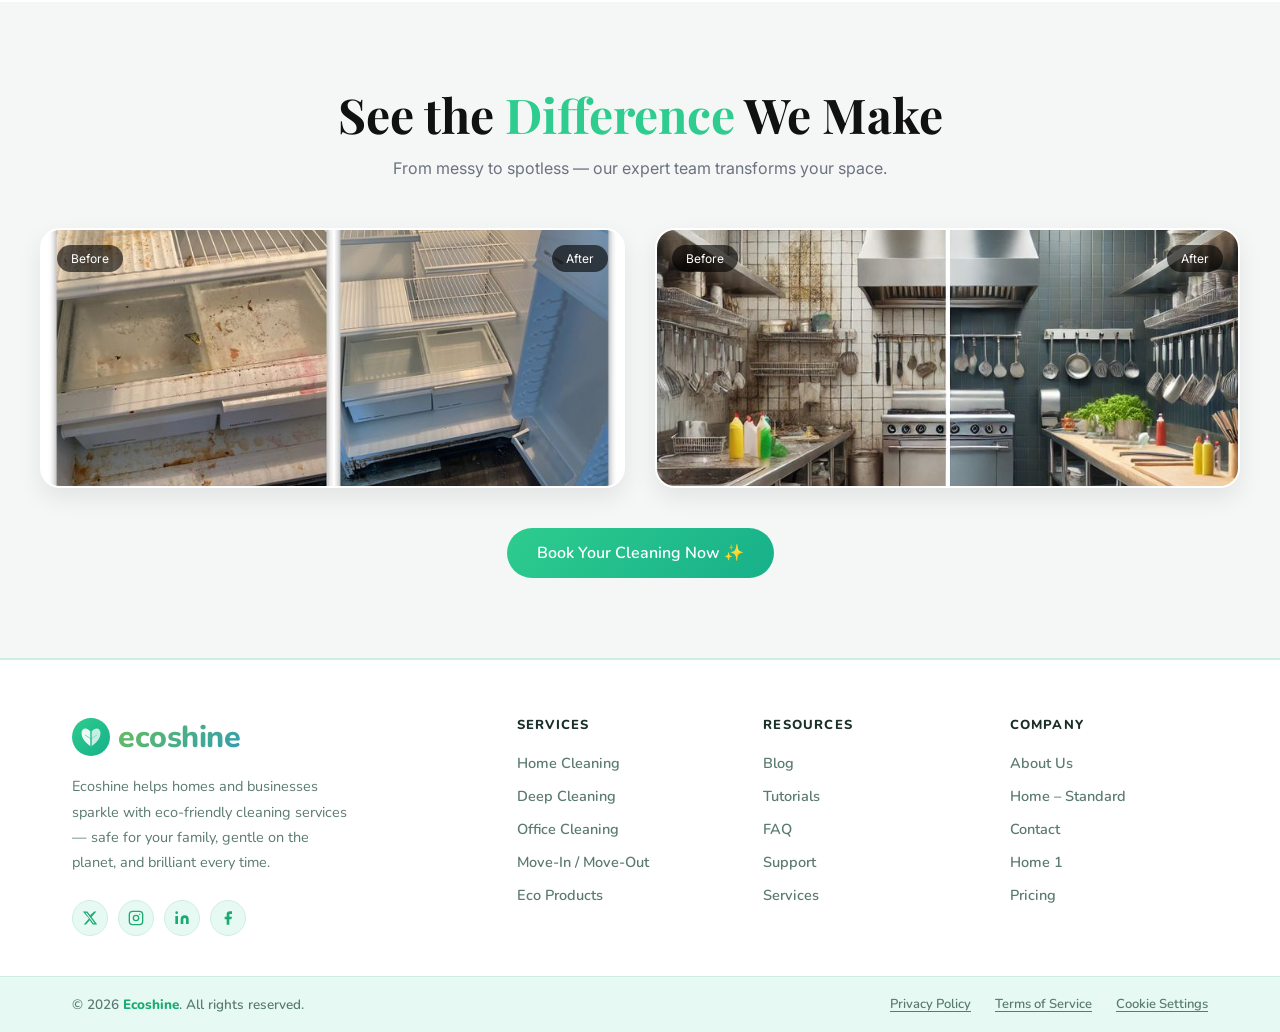
==== commit 7d9584cb: "first commit" ====
--- a/home-1/index.html
+++ b/home-1/index.html
@@ -133,7 +133,7 @@
       <button class="theme-toggle" id="themeToggle" aria-label="Toggle theme" title="Toggle dark/light mode">🌙</button>
       <a class="btn-dashboard" href="../dashboard/dashboard.html">Dashboard</a>
       <a href="../book-now/book-now.html">
-  <button class="btn-booknow">Login</button>
+  <button class="btn-booknow"></button>
 </a>
       <button class="hamburger" id="hamburger" aria-label="Open menu">
         <span></span><span></span><span></span>
